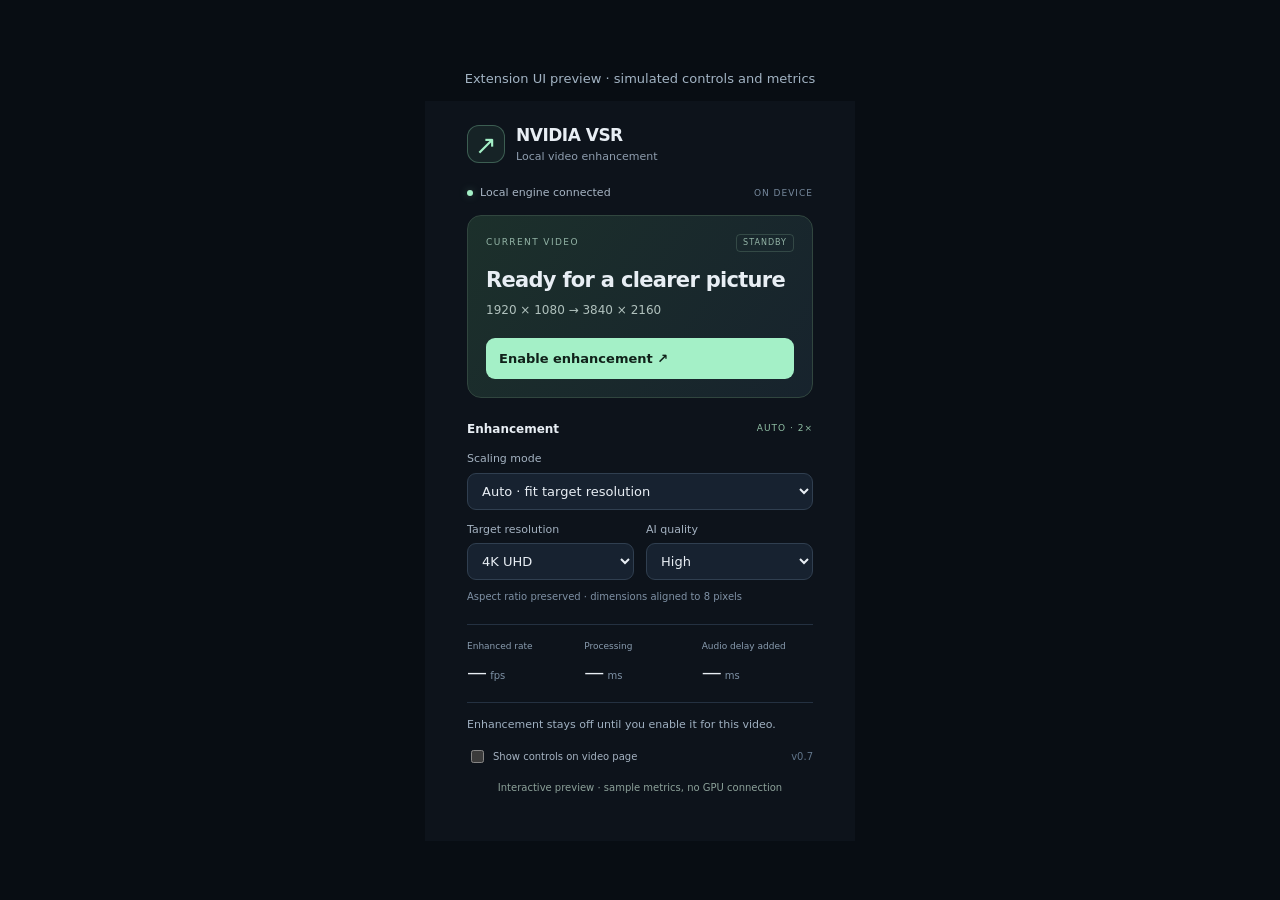
==== examples/dashboard.html @ b67c26e1 "Publish Linux NVIDIA VSR engine and browser extension dashboard" ====
<!doctype html>
<html lang="en">
  <head>
    <meta charset="utf-8" />
    <meta name="viewport" content="width=device-width,initial-scale=1" />
    <title>NVIDIA VSR dashboard preview</title>
    <style>
      body {
        margin: 0;
        background: #080d13;
        color: #a2b3c3;
        font: 13px system-ui;
        display: grid;
        place-items: center;
        min-height: 100vh;
      }
      iframe {
        border: 0;
        width: 430px;
        height: 740px;
        max-width: 100vw;
      }
      p {
        text-align: center;
        margin: 15px;
      }
    </style>
  </head>
  <body>
    <div>
      <p>Extension UI preview · simulated controls and metrics</p>
      <iframe
        src="../extension/popup.html?preview=1"
        title="NVIDIA VSR extension dashboard preview"
      ></iframe>
    </div>
  </body>
</html>
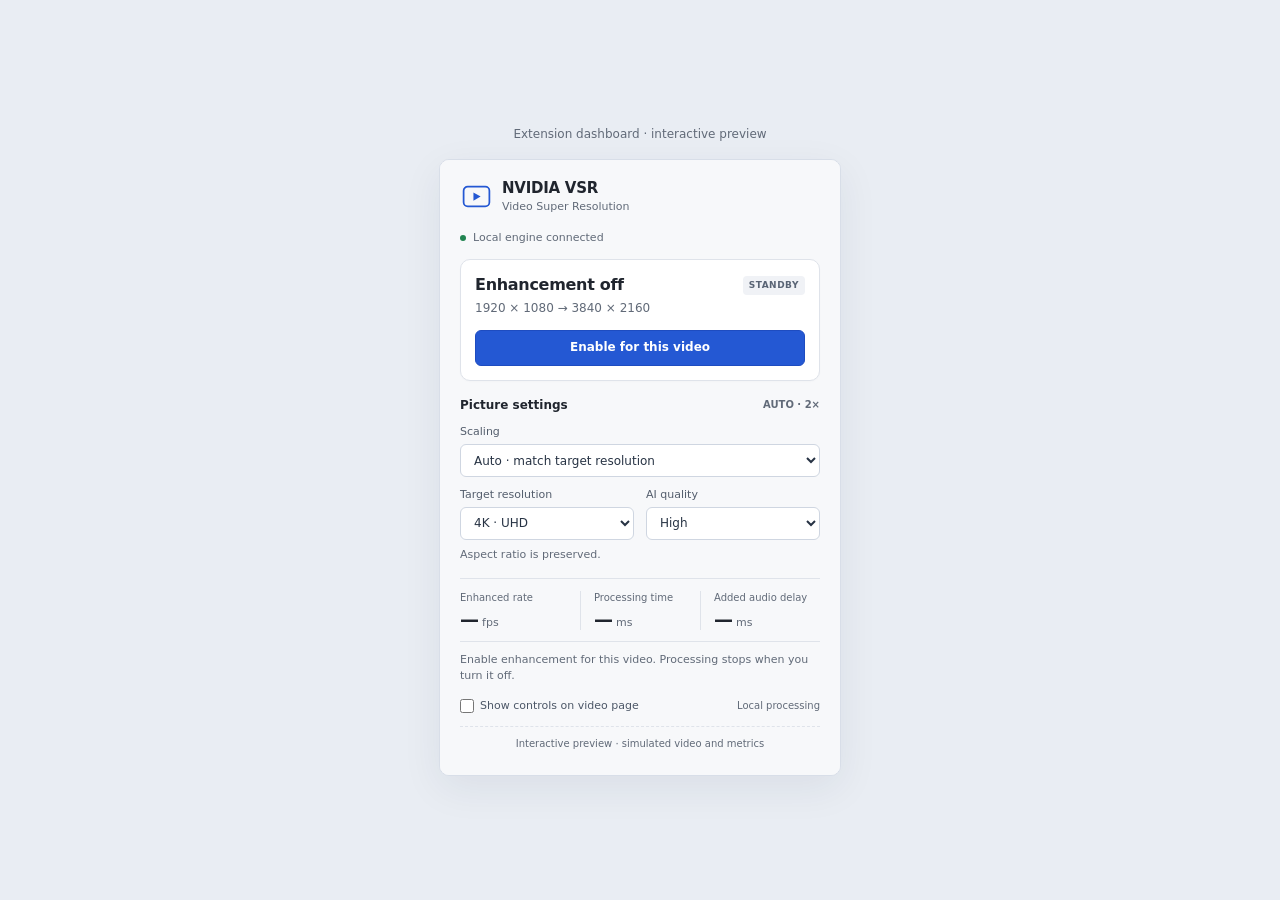
==== commit c8851ef1: "Fix persistent-profile worker startup and add browser-managed VSR lifecycle" ====
--- a/examples/dashboard.html
+++ b/examples/dashboard.html
@@ -7,31 +7,40 @@
     <style>
       body {
         margin: 0;
-        background: #080d13;
-        color: #a2b3c3;
-        font: 13px system-ui;
+        background: #e9edf3;
+        color: #616a78;
+        font:
+          12px/1.5 system-ui,
+          sans-serif;
         display: grid;
         place-items: center;
         min-height: 100vh;
       }
+      .preview {
+        margin: 28px 0;
+      }
       iframe {
-        border: 0;
-        width: 430px;
-        height: 740px;
-        max-width: 100vw;
+        display: block;
+        border: 1px solid #d8dee8;
+        border-radius: 10px;
+        width: 400px;
+        height: 615px;
+        max-width: calc(100vw - 26px);
+        box-shadow: 0 12px 40px #182a4412;
+        background: #f7f8fa;
       }
       p {
         text-align: center;
-        margin: 15px;
+        margin: 0 12px 16px;
       }
     </style>
   </head>
   <body>
-    <div>
-      <p>Extension UI preview · simulated controls and metrics</p>
+    <div class="preview">
+      <p>Extension dashboard · interactive preview</p>
       <iframe
         src="../extension/popup.html?preview=1"
-        title="NVIDIA VSR extension dashboard preview"
+        title="NVIDIA VSR extension dashboard preview with simulated controls and metrics"
       ></iframe>
     </div>
   </body>
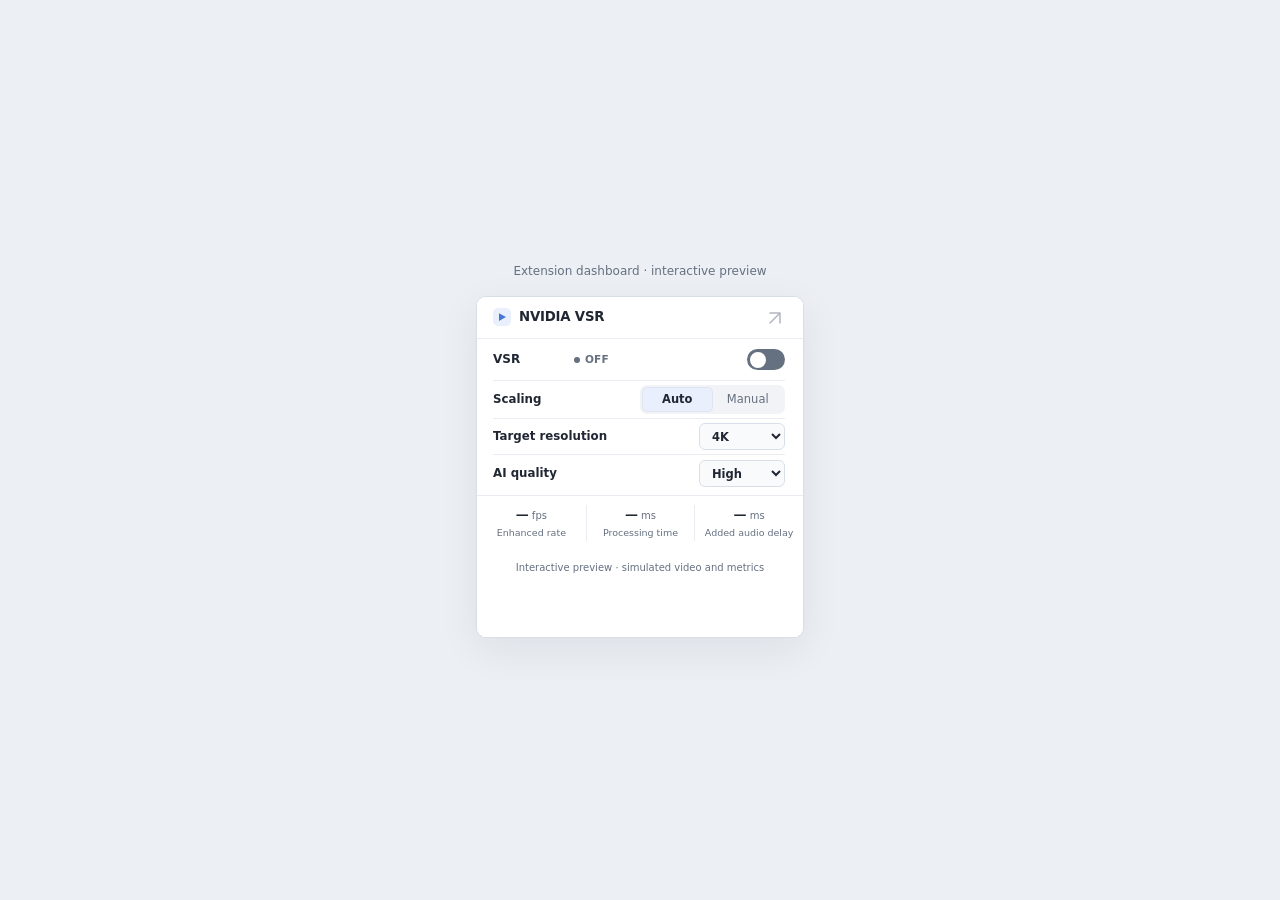
==== commit 5766a6e5: "Match compact VSR popup reference with automatic light and dark themes" ====
--- a/examples/dashboard.html
+++ b/examples/dashboard.html
@@ -7,8 +7,9 @@
     <style>
       body {
         margin: 0;
-        background: #e9edf3;
-        color: #616a78;
+        color-scheme: light dark;
+        background: light-dark(#eceff3, #111318);
+        color: light-dark(#657080, #a5acba);
         font:
           12px/1.5 system-ui,
           sans-serif;
@@ -23,11 +24,11 @@
         display: block;
         border: 1px solid #d8dee8;
         border-radius: 10px;
-        width: 400px;
-        height: 615px;
+        width: 326px;
+        height: 340px;
         max-width: calc(100vw - 26px);
         box-shadow: 0 12px 40px #182a4412;
-        background: #f7f8fa;
+        background: light-dark(#fff, #1a1c21);
       }
       p {
         text-align: center;
